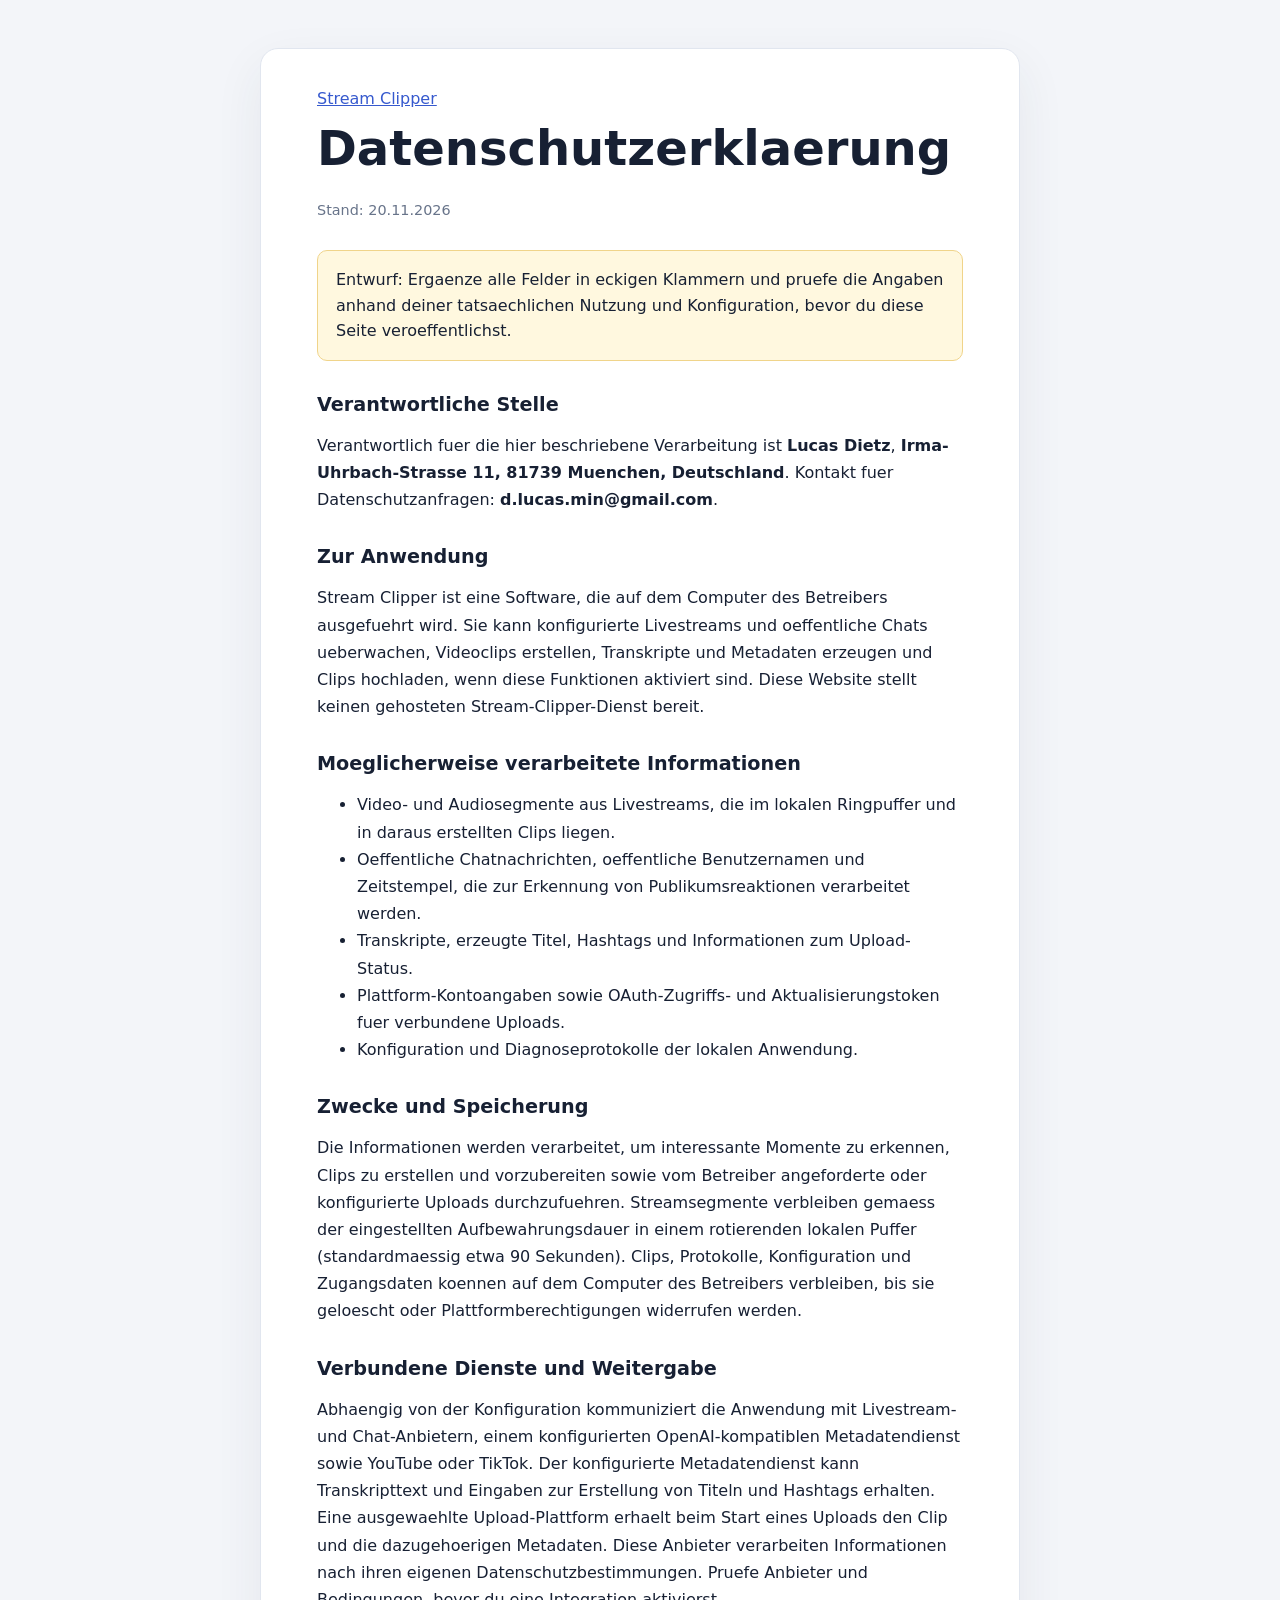
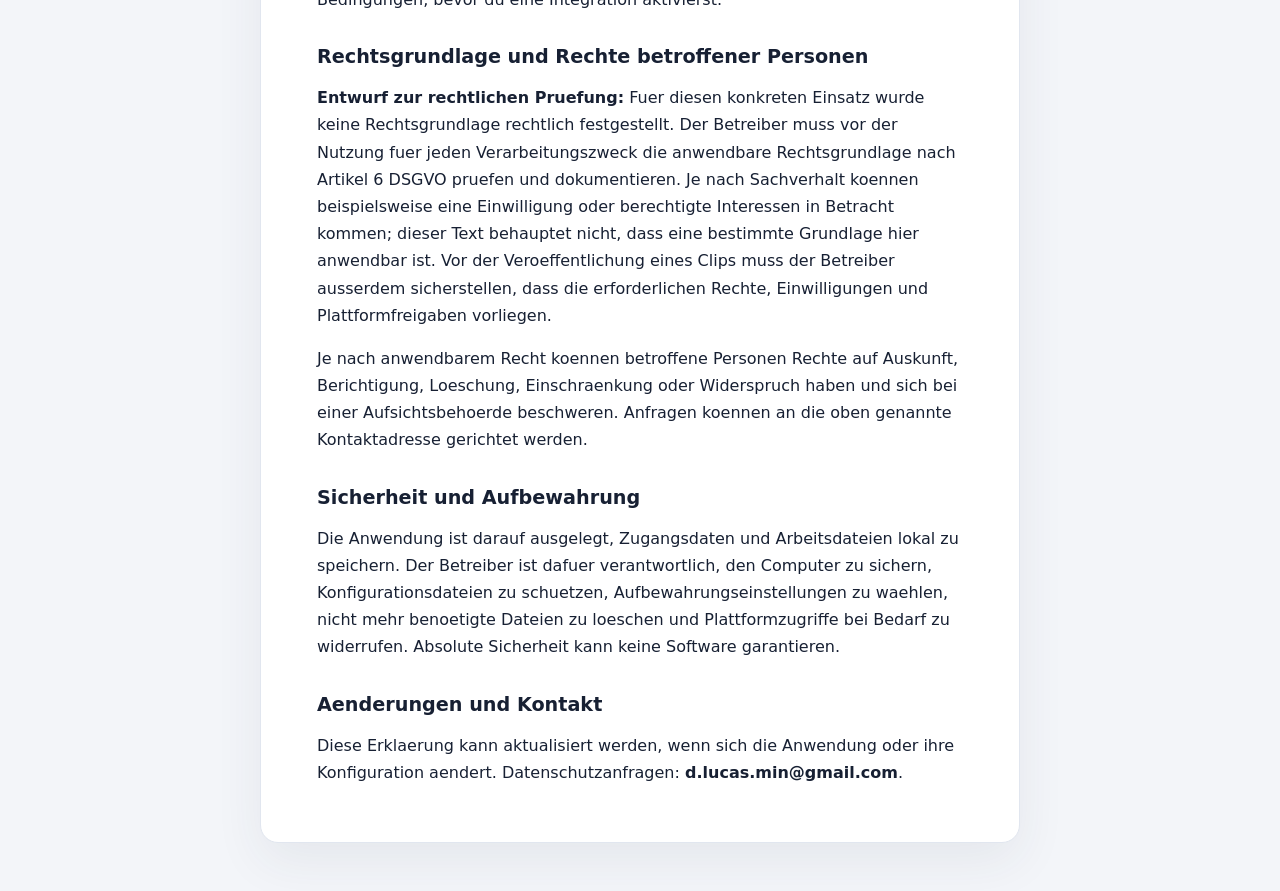
==== privacy.html @ a91fc9c5 "Add files via upload" ====
<!doctype html>
<html lang="de">
<head>
  <meta charset="utf-8">
  <meta name="viewport" content="width=device-width, initial-scale=1">
  <title>Datenschutzerklaerung - Stream Clipper</title>
  <link rel="stylesheet" href="style.css">
</head>
<body>
  <main>
    <nav aria-label="Hauptnavigation"><a href="index.html">Stream Clipper</a></nav>
    <h1>Datenschutzerklaerung</h1>
    <p class="updated">Stand: 20.11.2026</p>
    <aside class="notice">
      Entwurf: Ergaenze alle Felder in eckigen Klammern und pruefe die Angaben anhand deiner tatsaechlichen Nutzung und Konfiguration, bevor du diese Seite veroeffentlichst.
    </aside>

    <h2>Verantwortliche Stelle</h2>
    <p>Verantwortlich fuer die hier beschriebene Verarbeitung ist <strong>Lucas Dietz</strong>, <strong>Irma-Uhrbach-Strasse 11, 81739 Muenchen, Deutschland</strong>. Kontakt fuer Datenschutzanfragen: <strong>d.lucas.min@gmail.com</strong>.</p>

    <h2>Zur Anwendung</h2>
    <p>Stream Clipper ist eine Software, die auf dem Computer des Betreibers ausgefuehrt wird. Sie kann konfigurierte Livestreams und oeffentliche Chats ueberwachen, Videoclips erstellen, Transkripte und Metadaten erzeugen und Clips hochladen, wenn diese Funktionen aktiviert sind. Diese Website stellt keinen gehosteten Stream-Clipper-Dienst bereit.</p>

    <h2>Moeglicherweise verarbeitete Informationen</h2>
    <ul>
      <li>Video- und Audiosegmente aus Livestreams, die im lokalen Ringpuffer und in daraus erstellten Clips liegen.</li>
      <li>Oeffentliche Chatnachrichten, oeffentliche Benutzernamen und Zeitstempel, die zur Erkennung von Publikumsreaktionen verarbeitet werden.</li>
      <li>Transkripte, erzeugte Titel, Hashtags und Informationen zum Upload-Status.</li>
      <li>Plattform-Kontoangaben sowie OAuth-Zugriffs- und Aktualisierungstoken fuer verbundene Uploads.</li>
      <li>Konfiguration und Diagnoseprotokolle der lokalen Anwendung.</li>
    </ul>

    <h2>Zwecke und Speicherung</h2>
    <p>Die Informationen werden verarbeitet, um interessante Momente zu erkennen, Clips zu erstellen und vorzubereiten sowie vom Betreiber angeforderte oder konfigurierte Uploads durchzufuehren. Streamsegmente verbleiben gemaess der eingestellten Aufbewahrungsdauer in einem rotierenden lokalen Puffer (standardmaessig etwa 90 Sekunden). Clips, Protokolle, Konfiguration und Zugangsdaten koennen auf dem Computer des Betreibers verbleiben, bis sie geloescht oder Plattformberechtigungen widerrufen werden.</p>

    <h2>Verbundene Dienste und Weitergabe</h2>
    <p>Abhaengig von der Konfiguration kommuniziert die Anwendung mit Livestream- und Chat-Anbietern, einem konfigurierten OpenAI-kompatiblen Metadatendienst sowie YouTube oder TikTok. Der konfigurierte Metadatendienst kann Transkripttext und Eingaben zur Erstellung von Titeln und Hashtags erhalten. Eine ausgewaehlte Upload-Plattform erhaelt beim Start eines Uploads den Clip und die dazugehoerigen Metadaten. Diese Anbieter verarbeiten Informationen nach ihren eigenen Datenschutzbestimmungen. Pruefe Anbieter und Bedingungen, bevor du eine Integration aktivierst.</p>

    <h2>Rechtsgrundlage und Rechte betroffener Personen</h2>
    <p><strong>Entwurf zur rechtlichen Pruefung:</strong> Fuer diesen konkreten Einsatz wurde keine Rechtsgrundlage rechtlich festgestellt. Der Betreiber muss vor der Nutzung fuer jeden Verarbeitungszweck die anwendbare Rechtsgrundlage nach Artikel 6 DSGVO pruefen und dokumentieren. Je nach Sachverhalt koennen beispielsweise eine Einwilligung oder berechtigte Interessen in Betracht kommen; dieser Text behauptet nicht, dass eine bestimmte Grundlage hier anwendbar ist. Vor der Veroeffentlichung eines Clips muss der Betreiber ausserdem sicherstellen, dass die erforderlichen Rechte, Einwilligungen und Plattformfreigaben vorliegen.</p>
    <p>Je nach anwendbarem Recht koennen betroffene Personen Rechte auf Auskunft, Berichtigung, Loeschung, Einschraenkung oder Widerspruch haben und sich bei einer Aufsichtsbehoerde beschweren. Anfragen koennen an die oben genannte Kontaktadresse gerichtet werden.</p>

    <h2>Sicherheit und Aufbewahrung</h2>
    <p>Die Anwendung ist darauf ausgelegt, Zugangsdaten und Arbeitsdateien lokal zu speichern. Der Betreiber ist dafuer verantwortlich, den Computer zu sichern, Konfigurationsdateien zu schuetzen, Aufbewahrungseinstellungen zu waehlen, nicht mehr benoetigte Dateien zu loeschen und Plattformzugriffe bei Bedarf zu widerrufen. Absolute Sicherheit kann keine Software garantieren.</p>

    <h2>Aenderungen und Kontakt</h2>
    <p>Diese Erklaerung kann aktualisiert werden, wenn sich die Anwendung oder ihre Konfiguration aendert. Datenschutzanfragen: <strong>d.lucas.min@gmail.com</strong>.</p>
  </main>
</body>
</html>
---- style.css ----
:root {
  color-scheme: light;
  font-family: system-ui, -apple-system, "Segoe UI", sans-serif;
  color: #172033;
  background: #f3f5f9;
  font-synthesis: none;
  text-rendering: optimizeLegibility;
}

* {
  box-sizing: border-box;
}

body {
  margin: 0;
  padding: 48px 20px;
}

main {
  width: min(100%, 760px);
  margin: 0 auto;
  padding: 40px clamp(22px, 6vw, 56px);
  border: 1px solid #e1e6ef;
  border-radius: 18px;
  background: #fff;
  box-shadow: 0 18px 50px #26334b12;
}

h1,
h2 {
  line-height: 1.2;
}

h1 {
  margin: 12px 0 20px;
  font-size: clamp(2rem, 6vw, 3rem);
}

h2 {
  margin-top: 32px;
  font-size: 1.2rem;
}

p,
li {
  line-height: 1.7;
}

a {
  color: #3659ce;
}

.eyebrow,
.updated {
  color: #68748a;
  font-size: 0.9rem;
}

.eyebrow {
  font-weight: 700;
  letter-spacing: 0.12em;
}

.notice {
  margin: 28px 0;
  padding: 16px 18px;
  border: 1px solid #f0d48a;
  border-radius: 10px;
  background: #fff8df;
  line-height: 1.6;
}

nav {
  display: flex;
  flex-wrap: wrap;
  gap: 18px;
}
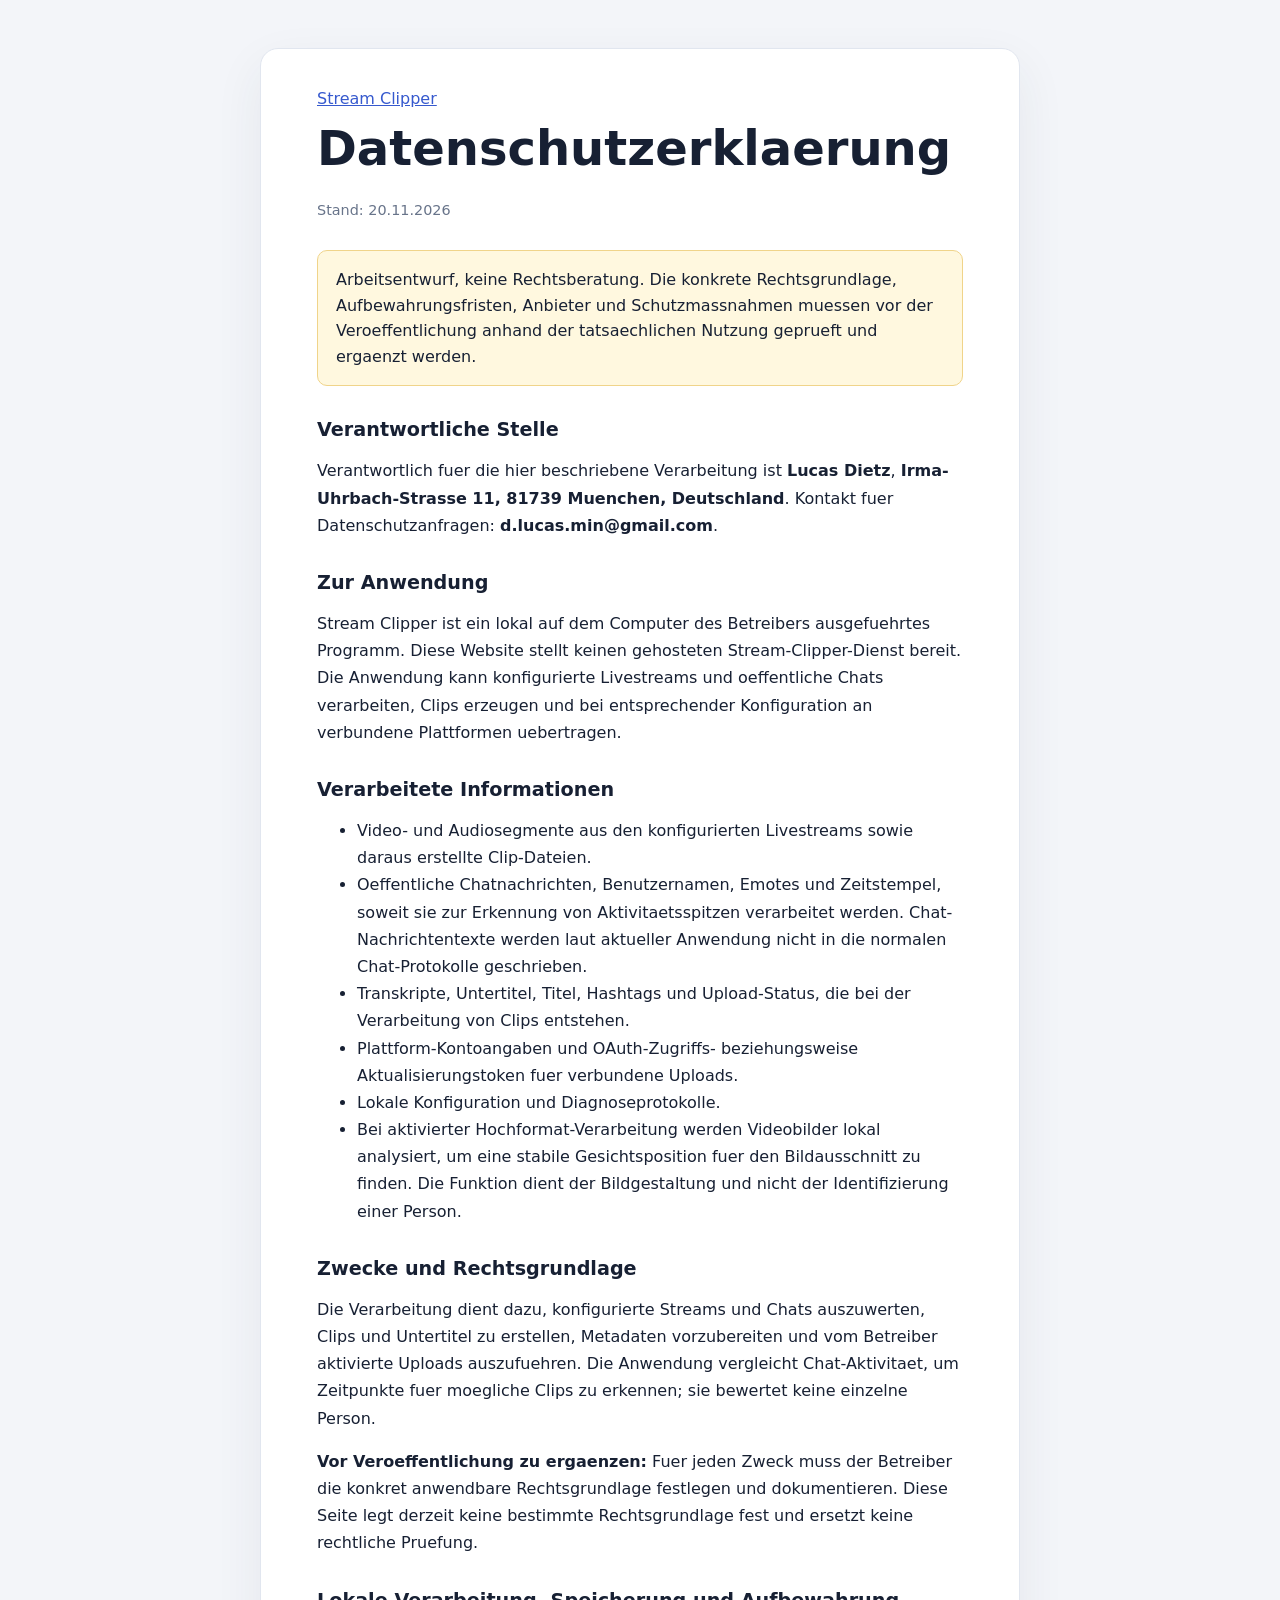
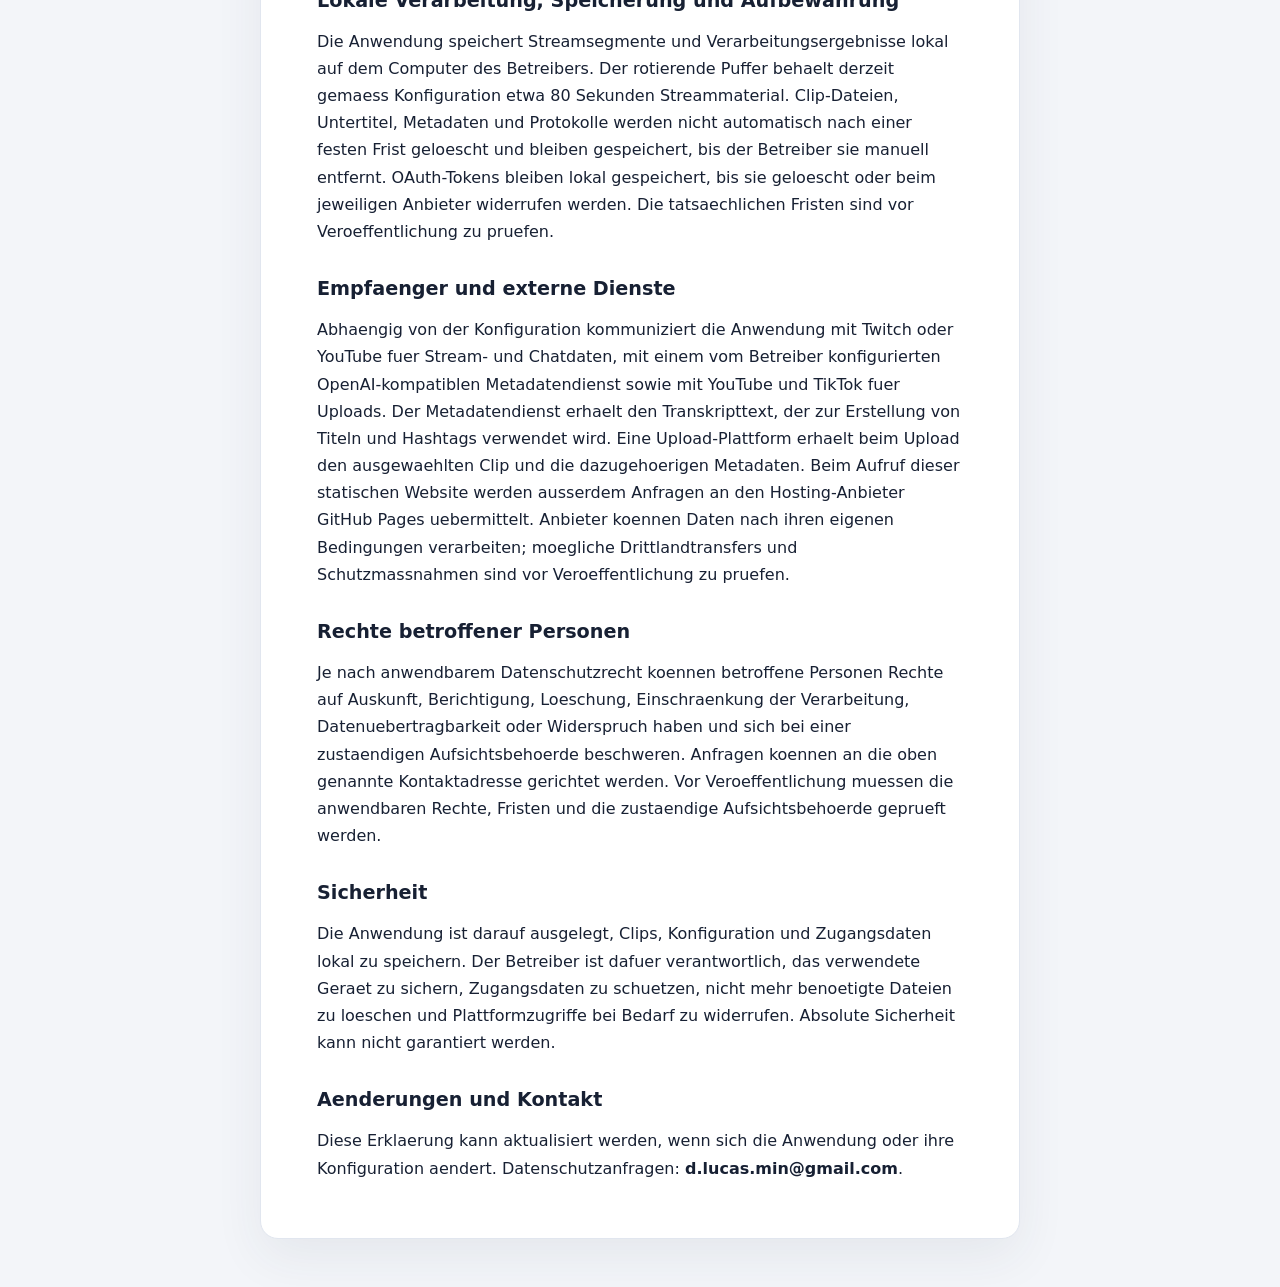
==== commit a1bf8b41: "Update privacy.html with revised privacy disclosure Updated privacy policy to reflect changes in app" ====
--- a/privacy.html
+++ b/privacy.html
@@ -12,36 +12,40 @@
     <h1>Datenschutzerklaerung</h1>
     <p class="updated">Stand: 20.11.2026</p>
     <aside class="notice">
-      Entwurf: Ergaenze alle Felder in eckigen Klammern und pruefe die Angaben anhand deiner tatsaechlichen Nutzung und Konfiguration, bevor du diese Seite veroeffentlichst.
+      Arbeitsentwurf, keine Rechtsberatung. Die konkrete Rechtsgrundlage, Aufbewahrungsfristen, Anbieter und Schutzmassnahmen muessen vor der Veroeffentlichung anhand der tatsaechlichen Nutzung geprueft und ergaenzt werden.
     </aside>
 
     <h2>Verantwortliche Stelle</h2>
     <p>Verantwortlich fuer die hier beschriebene Verarbeitung ist <strong>Lucas Dietz</strong>, <strong>Irma-Uhrbach-Strasse 11, 81739 Muenchen, Deutschland</strong>. Kontakt fuer Datenschutzanfragen: <strong>d.lucas.min@gmail.com</strong>.</p>
 
     <h2>Zur Anwendung</h2>
-    <p>Stream Clipper ist eine Software, die auf dem Computer des Betreibers ausgefuehrt wird. Sie kann konfigurierte Livestreams und oeffentliche Chats ueberwachen, Videoclips erstellen, Transkripte und Metadaten erzeugen und Clips hochladen, wenn diese Funktionen aktiviert sind. Diese Website stellt keinen gehosteten Stream-Clipper-Dienst bereit.</p>
+    <p>Stream Clipper ist ein lokal auf dem Computer des Betreibers ausgefuehrtes Programm. Diese Website stellt keinen gehosteten Stream-Clipper-Dienst bereit. Die Anwendung kann konfigurierte Livestreams und oeffentliche Chats verarbeiten, Clips erzeugen und bei entsprechender Konfiguration an verbundene Plattformen uebertragen.</p>
 
-    <h2>Moeglicherweise verarbeitete Informationen</h2>
+    <h2>Verarbeitete Informationen</h2>
     <ul>
-      <li>Video- und Audiosegmente aus Livestreams, die im lokalen Ringpuffer und in daraus erstellten Clips liegen.</li>
-      <li>Oeffentliche Chatnachrichten, oeffentliche Benutzernamen und Zeitstempel, die zur Erkennung von Publikumsreaktionen verarbeitet werden.</li>
-      <li>Transkripte, erzeugte Titel, Hashtags und Informationen zum Upload-Status.</li>
-      <li>Plattform-Kontoangaben sowie OAuth-Zugriffs- und Aktualisierungstoken fuer verbundene Uploads.</li>
-      <li>Konfiguration und Diagnoseprotokolle der lokalen Anwendung.</li>
+      <li>Video- und Audiosegmente aus den konfigurierten Livestreams sowie daraus erstellte Clip-Dateien.</li>
+      <li>Oeffentliche Chatnachrichten, Benutzernamen, Emotes und Zeitstempel, soweit sie zur Erkennung von Aktivitaetsspitzen verarbeitet werden. Chat-Nachrichtentexte werden laut aktueller Anwendung nicht in die normalen Chat-Protokolle geschrieben.</li>
+      <li>Transkripte, Untertitel, Titel, Hashtags und Upload-Status, die bei der Verarbeitung von Clips entstehen.</li>
+      <li>Plattform-Kontoangaben und OAuth-Zugriffs- beziehungsweise Aktualisierungstoken fuer verbundene Uploads.</li>
+      <li>Lokale Konfiguration und Diagnoseprotokolle.</li>
+      <li>Bei aktivierter Hochformat-Verarbeitung werden Videobilder lokal analysiert, um eine stabile Gesichtsposition fuer den Bildausschnitt zu finden. Die Funktion dient der Bildgestaltung und nicht der Identifizierung einer Person.</li>
     </ul>
 
-    <h2>Zwecke und Speicherung</h2>
-    <p>Die Informationen werden verarbeitet, um interessante Momente zu erkennen, Clips zu erstellen und vorzubereiten sowie vom Betreiber angeforderte oder konfigurierte Uploads durchzufuehren. Streamsegmente verbleiben gemaess der eingestellten Aufbewahrungsdauer in einem rotierenden lokalen Puffer (standardmaessig etwa 90 Sekunden). Clips, Protokolle, Konfiguration und Zugangsdaten koennen auf dem Computer des Betreibers verbleiben, bis sie geloescht oder Plattformberechtigungen widerrufen werden.</p>
+    <h2>Zwecke und Rechtsgrundlage</h2>
+    <p>Die Verarbeitung dient dazu, konfigurierte Streams und Chats auszuwerten, Clips und Untertitel zu erstellen, Metadaten vorzubereiten und vom Betreiber aktivierte Uploads auszufuehren. Die Anwendung vergleicht Chat-Aktivitaet, um Zeitpunkte fuer moegliche Clips zu erkennen; sie bewertet keine einzelne Person.</p>
+    <p><strong>Vor Veroeffentlichung zu ergaenzen:</strong> Fuer jeden Zweck muss der Betreiber die konkret anwendbare Rechtsgrundlage festlegen und dokumentieren. Diese Seite legt derzeit keine bestimmte Rechtsgrundlage fest und ersetzt keine rechtliche Pruefung.</p>
 
-    <h2>Verbundene Dienste und Weitergabe</h2>
-    <p>Abhaengig von der Konfiguration kommuniziert die Anwendung mit Livestream- und Chat-Anbietern, einem konfigurierten OpenAI-kompatiblen Metadatendienst sowie YouTube oder TikTok. Der konfigurierte Metadatendienst kann Transkripttext und Eingaben zur Erstellung von Titeln und Hashtags erhalten. Eine ausgewaehlte Upload-Plattform erhaelt beim Start eines Uploads den Clip und die dazugehoerigen Metadaten. Diese Anbieter verarbeiten Informationen nach ihren eigenen Datenschutzbestimmungen. Pruefe Anbieter und Bedingungen, bevor du eine Integration aktivierst.</p>
+    <h2>Lokale Verarbeitung, Speicherung und Aufbewahrung</h2>
+    <p>Die Anwendung speichert Streamsegmente und Verarbeitungsergebnisse lokal auf dem Computer des Betreibers. Der rotierende Puffer behaelt derzeit gemaess Konfiguration etwa 80 Sekunden Streammaterial. Clip-Dateien, Untertitel, Metadaten und Protokolle werden nicht automatisch nach einer festen Frist geloescht und bleiben gespeichert, bis der Betreiber sie manuell entfernt. OAuth-Tokens bleiben lokal gespeichert, bis sie geloescht oder beim jeweiligen Anbieter widerrufen werden. Die tatsaechlichen Fristen sind vor Veroeffentlichung zu pruefen.</p>
 
-    <h2>Rechtsgrundlage und Rechte betroffener Personen</h2>
-    <p><strong>Entwurf zur rechtlichen Pruefung:</strong> Fuer diesen konkreten Einsatz wurde keine Rechtsgrundlage rechtlich festgestellt. Der Betreiber muss vor der Nutzung fuer jeden Verarbeitungszweck die anwendbare Rechtsgrundlage nach Artikel 6 DSGVO pruefen und dokumentieren. Je nach Sachverhalt koennen beispielsweise eine Einwilligung oder berechtigte Interessen in Betracht kommen; dieser Text behauptet nicht, dass eine bestimmte Grundlage hier anwendbar ist. Vor der Veroeffentlichung eines Clips muss der Betreiber ausserdem sicherstellen, dass die erforderlichen Rechte, Einwilligungen und Plattformfreigaben vorliegen.</p>
-    <p>Je nach anwendbarem Recht koennen betroffene Personen Rechte auf Auskunft, Berichtigung, Loeschung, Einschraenkung oder Widerspruch haben und sich bei einer Aufsichtsbehoerde beschweren. Anfragen koennen an die oben genannte Kontaktadresse gerichtet werden.</p>
+    <h2>Empfaenger und externe Dienste</h2>
+    <p>Abhaengig von der Konfiguration kommuniziert die Anwendung mit Twitch oder YouTube fuer Stream- und Chatdaten, mit einem vom Betreiber konfigurierten OpenAI-kompatiblen Metadatendienst sowie mit YouTube und TikTok fuer Uploads. Der Metadatendienst erhaelt den Transkripttext, der zur Erstellung von Titeln und Hashtags verwendet wird. Eine Upload-Plattform erhaelt beim Upload den ausgewaehlten Clip und die dazugehoerigen Metadaten. Beim Aufruf dieser statischen Website werden ausserdem Anfragen an den Hosting-Anbieter GitHub Pages uebermittelt. Anbieter koennen Daten nach ihren eigenen Bedingungen verarbeiten; moegliche Drittlandtransfers und Schutzmassnahmen sind vor Veroeffentlichung zu pruefen.</p>
 
-    <h2>Sicherheit und Aufbewahrung</h2>
-    <p>Die Anwendung ist darauf ausgelegt, Zugangsdaten und Arbeitsdateien lokal zu speichern. Der Betreiber ist dafuer verantwortlich, den Computer zu sichern, Konfigurationsdateien zu schuetzen, Aufbewahrungseinstellungen zu waehlen, nicht mehr benoetigte Dateien zu loeschen und Plattformzugriffe bei Bedarf zu widerrufen. Absolute Sicherheit kann keine Software garantieren.</p>
+    <h2>Rechte betroffener Personen</h2>
+    <p>Je nach anwendbarem Datenschutzrecht koennen betroffene Personen Rechte auf Auskunft, Berichtigung, Loeschung, Einschraenkung der Verarbeitung, Datenuebertragbarkeit oder Widerspruch haben und sich bei einer zustaendigen Aufsichtsbehoerde beschweren. Anfragen koennen an die oben genannte Kontaktadresse gerichtet werden. Vor Veroeffentlichung muessen die anwendbaren Rechte, Fristen und die zustaendige Aufsichtsbehoerde geprueft werden.</p>
+
+    <h2>Sicherheit</h2>
+    <p>Die Anwendung ist darauf ausgelegt, Clips, Konfiguration und Zugangsdaten lokal zu speichern. Der Betreiber ist dafuer verantwortlich, das verwendete Geraet zu sichern, Zugangsdaten zu schuetzen, nicht mehr benoetigte Dateien zu loeschen und Plattformzugriffe bei Bedarf zu widerrufen. Absolute Sicherheit kann nicht garantiert werden.</p>
 
     <h2>Aenderungen und Kontakt</h2>
     <p>Diese Erklaerung kann aktualisiert werden, wenn sich die Anwendung oder ihre Konfiguration aendert. Datenschutzanfragen: <strong>d.lucas.min@gmail.com</strong>.</p>
